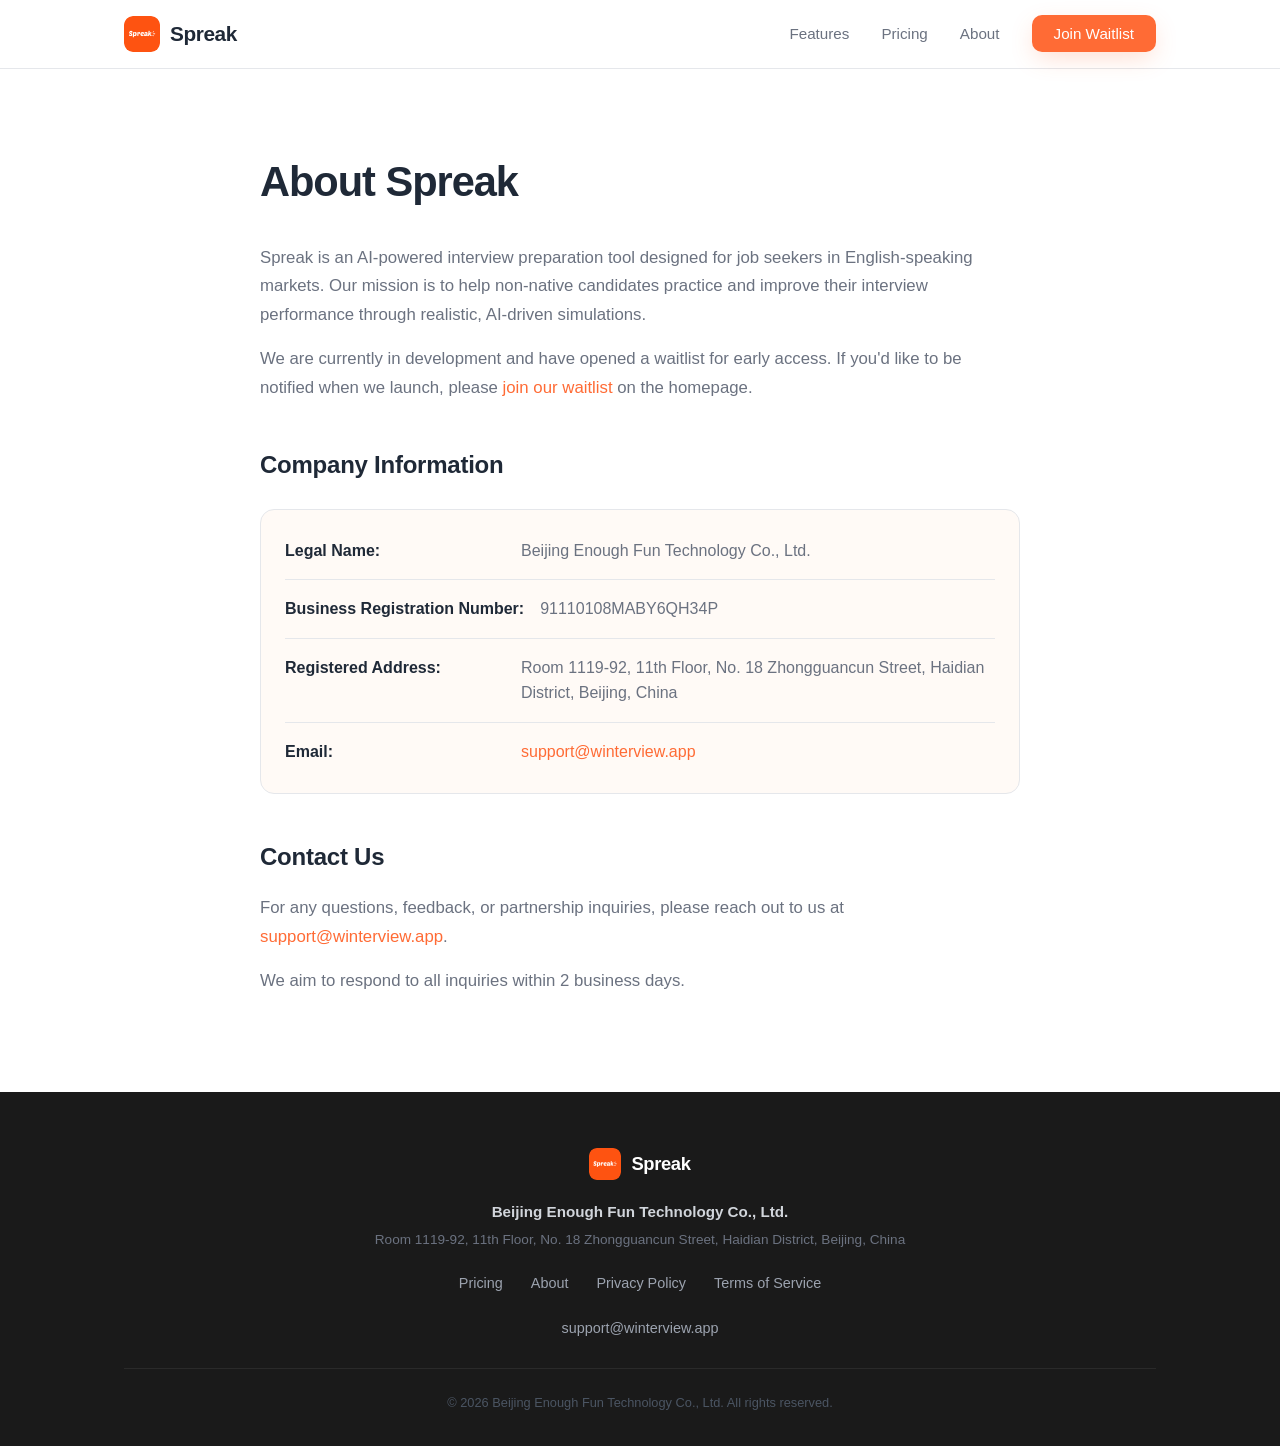
==== about.html @ 200d1900 "first upload website" ====
<!DOCTYPE html>
<html lang="en" data-page-node-id="nyfP9uRRc5WUm6FmF5NP2e">
<head data-page-node-id="CKKDQ0YQ4ObBUzc1NA2PZP">
  <meta charset="UTF-8" data-page-node-id="lYjm46xdZjhPPiPkRyL8b3">
  <meta name="viewport" content="width=device-width, initial-scale=1.0" data-page-node-id="yz0b2Hut3cyLb8zjRs1oGR">
  <title>About &amp; Contact - Spreak</title>
  <meta name="description" content="Learn about Spreak, an AI-powered interview preparation tool by Beijing Enough Fun Technology Co., Ltd. Contact us at support@winterview.app." data-page-node-id="ZsoyBAr7SOrC5eLxREZVKI">
  <link rel="canonical" href="https://winterview.app/about" data-page-node-id="wBx7JPBVJZCFMqiMk5kUDM">
  <link rel="icon" type="image/png" href="img/logo.png" data-page-node-id="hAZb5DJ8AgozCp98XC4iZm">
  <link rel="stylesheet" href="css/styles.css" data-page-node-id="CBUbLMTYY1Cfe5RHFZ7lQL">
</head>
<body data-page-node-id="2YymTx7lG9g33ujxXFcKsO">

  <!-- Header -->
  <header class="header" data-page-node-id="aTpip6Xp2bYdO0GtH2L3dE">
    <div class="container" data-page-node-id="PFO1TEnjhFAvt0nLzGcO5m">
      <nav class="nav" data-page-node-id="m7qFWjm5dzGrjrUGxd7wIk">
        <a href="index.html" class="nav-logo" data-page-node-id="MOxOTYDlGBj2Mx0Gdll4nw">
          <img src="img/logo.png" alt="Spreak" class="nav-logo-img" data-page-node-id="dR5NvB3DCXEt97fXjGMApt">
          Spreak
        </a>
        <ul class="nav-links" data-page-node-id="Vw4P181l7XcIrhfkP3HYMa">
          <li data-page-node-id="7H3IcpNsgKEQErZDgJDs4w"><a href="index.html#features" data-page-node-id="GW3vgwT7iICzoR4jFFah7G">Features</a></li>
          <li data-page-node-id="5apbe2EunuOx3DrAWsNqT8"><a href="pricing.html" data-page-node-id="7G5zh0SxmeFnXPxqD4PstW">Pricing</a></li>
          <li data-page-node-id="Ek8yrbgQQdzceBzmnulVBv"><a href="about.html" data-page-node-id="slwAMeyyVaVAH4jZU9JYxm">About</a></li>
          <li data-page-node-id="xNmhbKKujpBQNH8vfqDXUC"><a href="index.html#waitlist" class="nav-cta" data-page-node-id="4ynaIt277oFGV71eX1KTo7">Join Waitlist</a></li>
        </ul>
        <button class="nav-toggle" onclick="document.querySelector('.nav-links').classList.toggle('show')" data-page-node-id="tTi3WOAlGTEvuj1D4ANHxM">&#9776;</button>
      </nav>
    </div>
  </header>

  <!-- About Content -->
  <section class="section" data-page-node-id="eN4piJVxUFMZTtAJCoe7pH">
    <div class="container" data-page-node-id="c2LYOCAzYpLHdcT2eCon9F">
      <div class="about-content" data-page-node-id="8m2Sma1HXX6vMKvlWkHobQ">
        <h1 data-page-node-id="ebujOzM7kfAkuE73wY1Kcu">About Spreak</h1>

        <p data-page-node-id="mRHKCgHAU0Wj5h8z6pe9yh">Spreak is an AI-powered interview preparation tool designed for job seekers in English-speaking markets. Our mission is to help non-native candidates practice and improve their interview performance through realistic, AI-driven simulations.</p>

        <p data-page-node-id="9xIOH2O1MngAOYDmWyThbD">We are currently in development and have opened a waitlist for early access. If you'd like to be notified when we launch, please <a href="index.html#waitlist" data-page-node-id="7BsoxbKL8RJB13QkGMEpVQ">join our waitlist</a> on the homepage.</p>

        <h2 data-page-node-id="JlTfvP4ShhkQPHckEGmfV2">Company Information</h2>
        <ul class="info-list" data-page-node-id="gf71Fkb5dpBso5S8vjfcAf">
          <li data-page-node-id="YG35lIXEdVOCnyWFcL81W9">
            <strong data-page-node-id="AYCiJFYoEX7G6IwAUQKE97">Legal Name:</strong>
            <span data-page-node-id="wgVMKbzqlEFmlQYIRTcPGj">Beijing Enough Fun Technology Co., Ltd.</span>
          </li>
          <li data-page-node-id="Ox4yii2clRoL3GeRHqUgkg">
            <strong data-page-node-id="FleJaJB9GgPzIZpDX2FInm">Business Registration Number:</strong>
            <span data-page-node-id="cSfZPnKSC4lO2bktkYaZpk">91110108MABY6QH34P</span>
          </li>
          <li data-page-node-id="viMSnlB9poQSLWRhIs1vEV">
            <strong data-page-node-id="WXOXjTkQCK5pQCsSgxvqK4">Registered Address:</strong>
            <span data-page-node-id="h8Lg4JnEDJWYMQEEH6oMyL">Room 1119-92, 11th Floor, No. 18 Zhongguancun Street, Haidian District, Beijing, China</span>
          </li>
          <li data-page-node-id="qTVBo75MqVKvYl892ol1H2">
            <strong data-page-node-id="7lMeGJ8LjNQVDlqQ9igvA5">Email:</strong>
            <span data-page-node-id="d5XkHl3mzVlWRJjZ2inWvB"><a href="mailto:support@winterview.app" data-page-node-id="EoAaqkAOHiQ4fLtZbfhEwd">support@winterview.app</a></span>
          </li>
        </ul>

        <h2 data-page-node-id="Lk6Mh2pP3MAzKiHXDWOGLI">Contact Us</h2>
        <p data-page-node-id="O1PFCDV5ue2anE08UsoBdP">For any questions, feedback, or partnership inquiries, please reach out to us at <a href="mailto:support@winterview.app" data-page-node-id="HByHpdYmiey7pN2sbe9hEB">support@winterview.app</a>.</p>

        <p data-page-node-id="zZ66YGH52PuSh8XqXAOLay">We aim to respond to all inquiries within 2 business days.</p>
      </div>
    </div>
  </section>

  <!-- Footer -->
  <footer class="footer" data-page-node-id="1UymEXLKfhUBJMFoJRKHxA">
    <div class="container" data-page-node-id="TT5WwCMhJL1wExdkyDcI9t">
      <div class="footer-content" data-page-node-id="rNtaFkpvjNhjphZaOIRurC">
        <div class="footer-logo" data-page-node-id="4pJx9mj5skXpEBlngFHyx8">
          <img src="img/logo.png" alt="Spreak" class="footer-logo-img" data-page-node-id="gtmQGFivrQsB99rIvYbHyW">
          <span class="footer-logo-text" data-page-node-id="EkuJP6WMIDZnuDRkeMpu01">Spreak</span>
        </div>
        <p class="company-name" data-page-node-id="yis0DbizJ98ms16KVpOr3g">Beijing Enough Fun Technology Co., Ltd.</p>
        <p class="company-address" data-page-node-id="OkmfNQAF8ieEvzeuSzcVYm">Room 1119-92, 11th Floor, No. 18 Zhongguancun Street, Haidian District, Beijing, China</p>
        <div class="footer-links" data-page-node-id="GTsWW1Nrf1905Tkuv7rC1y">
          <a href="pricing.html" data-page-node-id="bUaA31juKEIFi2tyuVwYpP">Pricing</a>
          <a href="about.html" data-page-node-id="5eShctMxCPXvXLfxZSNLaf">About</a>
          <a href="privacy.html" data-page-node-id="pnhu3njrrDDuM2INEpwlZH">Privacy Policy</a>
          <a href="terms.html" data-page-node-id="xRQ05hSoLLFdAutoieZMtw">Terms of Service</a>
        </div>
        <p class="footer-email" data-page-node-id="EwMGFqvksIlmPoJfGoZDZJ"><a href="mailto:support@winterview.app" data-page-node-id="xKptD6q1wNYl5cBGMohk14">support@winterview.app</a></p>
        <p class="copyright" data-page-node-id="Y0TxHQxjvnd0Ja7th9FLgn">&copy; 2026 Beijing Enough Fun Technology Co., Ltd. All rights reserved.</p>
      </div>
    </div>
  </footer>

</body>
</html>
---- css/styles.css ----
/* ===== Reset & Base ===== */
*, *::before, *::after {
  margin: 0;
  padding: 0;
  box-sizing: border-box;
}

:root {
  --color-primary: #FF6B35;
  --color-primary-dark: #E85A2B;
  --color-primary-darker: #C84920;
  --color-primary-light: #FFF1E8;
  --color-primary-lighter: #FFF9F5;
  --color-accent: #FF8C42;
  --color-text: #1F2937;
  --color-text-light: #6B7280;
  --color-text-lighter: #9CA3AF;
  --color-border: #E5E7EB;
  --color-border-orange: #FFD4B8;
  --color-bg: #FFFFFF;
  --color-bg-alt: #FFFAF6;
  --color-bg-dark: #1A1A1A;
  --color-success: #10B981;
  --color-warning: #F59E0B;
  --shadow-sm: 0 1px 2px rgba(255, 107, 53, 0.05);
  --shadow-md: 0 4px 6px -1px rgba(255, 107, 53, 0.08), 0 2px 4px -2px rgba(0,0,0,0.05);
  --shadow-lg: 0 10px 25px -5px rgba(255, 107, 53, 0.12), 0 8px 10px -6px rgba(0,0,0,0.05);
  --shadow-orange: 0 8px 24px -4px rgba(255, 107, 53, 0.25);
  --radius: 14px;
  --radius-sm: 10px;
  --max-width: 1080px;
}

html {
  scroll-behavior: smooth;
  font-size: 16px;
}

body {
  font-family: -apple-system, BlinkMacSystemFont, "Segoe UI", Roboto, "Helvetica Neue", Arial, sans-serif;
  color: var(--color-text);
  background: var(--color-bg);
  line-height: 1.6;
  -webkit-font-smoothing: antialiased;
  -moz-osx-font-smoothing: grayscale;
}

a {
  color: var(--color-primary);
  text-decoration: none;
  transition: color 0.2s ease;
}

a:hover {
  color: var(--color-primary-dark);
}

img {
  max-width: 100%;
  height: auto;
  display: block;
}

/* ===== Layout ===== */
.container {
  max-width: var(--max-width);
  margin: 0 auto;
  padding: 0 24px;
}

.section {
  padding: 80px 0;
}

.section-alt {
  background: var(--color-bg-alt);
}

.section-title {
  font-size: 2.1rem;
  font-weight: 700;
  color: var(--color-text);
  text-align: center;
  margin-bottom: 14px;
  letter-spacing: -0.02em;
}

.section-subtitle {
  font-size: 1.1rem;
  color: var(--color-text-light);
  text-align: center;
  max-width: 620px;
  margin: 0 auto 52px;
}

/* ===== Header / Nav ===== */
.header {
  position: sticky;
  top: 0;
  z-index: 100;
  background: rgba(255, 255, 255, 0.96);
  backdrop-filter: blur(10px);
  -webkit-backdrop-filter: blur(10px);
  border-bottom: 1px solid var(--color-border);
}

.nav {
  display: flex;
  align-items: center;
  justify-content: space-between;
  height: 68px;
}

.nav-logo {
  display: flex;
  align-items: center;
  gap: 10px;
  font-size: 1.3rem;
  font-weight: 800;
  color: var(--color-text);
  letter-spacing: -0.02em;
}

.nav-logo:hover {
  color: var(--color-text);
}

.nav-logo-img {
  width: 36px;
  height: 36px;
  border-radius: 9px;
  object-fit: contain;
}

.nav-links {
  display: flex;
  align-items: center;
  gap: 32px;
  list-style: none;
}

.nav-links a {
  color: var(--color-text-light);
  font-size: 0.95rem;
  font-weight: 500;
  position: relative;
}

.nav-links a:hover {
  color: var(--color-primary);
}

.nav-cta {
  background: var(--color-primary) !important;
  color: #fff !important;
  padding: 10px 22px;
  border-radius: var(--radius-sm);
  font-weight: 600;
  font-size: 0.9rem;
  transition: background 0.2s ease, transform 0.15s ease, box-shadow 0.2s ease;
  box-shadow: var(--shadow-orange);
}

.nav-cta:hover {
  background: var(--color-primary-dark) !important;
  color: #fff !important;
  transform: translateY(-1px);
}

.nav-toggle {
  display: none;
  background: none;
  border: none;
  cursor: pointer;
  font-size: 1.5rem;
  color: var(--color-text);
}

/* ===== Hero ===== */
.hero {
  padding: 72px 0 56px;
  text-align: center;
  position: relative;
  overflow: hidden;
}

.hero::before {
  content: "";
  position: absolute;
  top: -100px;
  left: 50%;
  transform: translateX(-50%);
  width: 800px;
  height: 800px;
  background: radial-gradient(circle, rgba(255, 107, 53, 0.08) 0%, rgba(255, 107, 53, 0) 60%);
  pointer-events: none;
  z-index: 0;
}

.hero > .container {
  position: relative;
  z-index: 1;
}

.hero-badge {
  display: inline-flex;
  align-items: center;
  gap: 6px;
  background: var(--color-primary-light);
  color: var(--color-primary-darker);
  padding: 7px 18px;
  border-radius: 100px;
  font-size: 0.85rem;
  font-weight: 600;
  margin-bottom: 28px;
  border: 1px solid var(--color-border-orange);
}

.hero-badge-dot {
  width: 6px;
  height: 6px;
  background: var(--color-primary);
  border-radius: 50%;
  animation: pulse 2s infinite;
}

@keyframes pulse {
  0%, 100% { opacity: 1; transform: scale(1); }
  50% { opacity: 0.6; transform: scale(1.3); }
}

.hero h1 {
  font-size: 3.25rem;
  font-weight: 800;
  line-height: 1.12;
  letter-spacing: -0.035em;
  color: var(--color-text);
  max-width: 760px;
  margin: 0 auto 22px;
}

.hero h1 .highlight {
  background: linear-gradient(135deg, var(--color-primary) 0%, var(--color-accent) 100%);
  -webkit-background-clip: text;
  background-clip: text;
  -webkit-text-fill-color: transparent;
  color: var(--color-primary);
}

.hero p {
  font-size: 1.2rem;
  color: var(--color-text-light);
  max-width: 580px;
  margin: 0 auto 40px;
  line-height: 1.55;
}

/* ===== Waitlist Form ===== */
.waitlist-form {
  display: flex;
  gap: 10px;
  max-width: 480px;
  margin: 0 auto;
  background: #fff;
  padding: 6px;
  border-radius: var(--radius);
  border: 1px solid var(--color-border);
  box-shadow: var(--shadow-md);
}

.waitlist-form input {
  flex: 1;
  padding: 14px 18px;
  border: none;
  background: transparent;
  font-size: 1rem;
  outline: none;
  color: var(--color-text);
}

.waitlist-form button {
  background: var(--color-primary);
  color: #fff;
  border: none;
  padding: 14px 28px;
  border-radius: var(--radius-sm);
  font-size: 1rem;
  font-weight: 600;
  cursor: pointer;
  white-space: nowrap;
  transition: background 0.2s ease, transform 0.1s ease, box-shadow 0.2s ease;
}

.waitlist-form button:hover {
  background: var(--color-primary-dark);
  box-shadow: var(--shadow-orange);
}

.waitlist-form button:active {
  transform: scale(0.97);
}

.waitlist-note {
  font-size: 0.85rem;
  color: var(--color-text-lighter);
  margin-top: 18px;
}

.waitlist-success {
  display: none;
  background: var(--color-primary-light);
  border: 1px solid var(--color-border-orange);
  border-radius: var(--radius-sm);
  padding: 20px 24px;
  max-width: 480px;
  margin: 0 auto;
  text-align: center;
  color: var(--color-primary-darker);
  font-weight: 500;
}

.waitlist-success.show {
  display: block;
}

/* ===== Product Mockup ===== */
.hero-mockup {
  margin: 72px auto 0;
  max-width: 920px;
  background: #fff;
  border: 1px solid var(--color-border);
  border-radius: 18px;
  box-shadow: var(--shadow-lg);
  overflow: hidden;
}

.mockup-browser-bar {
  display: flex;
  align-items: center;
  gap: 8px;
  padding: 14px 18px;
  background: var(--color-bg-alt);
  border-bottom: 1px solid var(--color-border);
}

.mockup-browser-bar .dot {
  width: 12px;
  height: 12px;
  border-radius: 50%;
}

.mockup-browser-bar .dot.red { background: #FF5F57; }
.mockup-browser-bar .dot.yellow { background: #FEBC2E; }
.mockup-browser-bar .dot.green { background: #28C840; }

.mockup-browser-bar .url {
  flex: 1;
  background: #fff;
  border: 1px solid var(--color-border);
  border-radius: 6px;
  padding: 5px 14px;
  font-size: 0.8rem;
  color: var(--color-text-lighter);
  margin-left: 8px;
}

.mockup-content {
  display: grid;
  grid-template-columns: 1fr 1.2fr;
  min-height: 380px;
}

.mockup-sidebar {
  background: var(--color-bg-alt);
  padding: 24px;
  border-right: 1px solid var(--color-border);
}

.mockup-sidebar h4 {
  font-size: 0.72rem;
  text-transform: uppercase;
  letter-spacing: 0.08em;
  color: var(--color-text-lighter);
  margin-bottom: 14px;
  font-weight: 700;
}

.mockup-sidebar .session-item {
  padding: 10px 12px;
  border-radius: 8px;
  margin-bottom: 6px;
  font-size: 0.85rem;
  color: var(--color-text-light);
  background: #fff;
  border: 1px solid var(--color-border);
  cursor: pointer;
  transition: border-color 0.2s ease, background 0.2s ease;
}

.mockup-sidebar .session-item:hover {
  border-color: var(--color-border-orange);
}

.mockup-sidebar .session-item.active {
  background: var(--color-primary-light);
  color: var(--color-primary-darker);
  border-color: var(--color-primary);
  font-weight: 600;
}

.mockup-main {
  padding: 24px;
  display: flex;
  flex-direction: column;
}

.mockup-chat-msg {
  display: flex;
  gap: 10px;
  margin-bottom: 16px;
  align-items: flex-start;
}

.mockup-avatar {
  width: 32px;
  height: 32px;
  border-radius: 50%;
  flex-shrink: 0;
  display: flex;
  align-items: center;
  justify-content: center;
  font-size: 0.75rem;
  font-weight: 700;
  color: #fff;
}

.mockup-avatar.ai { background: linear-gradient(135deg, var(--color-primary) 0%, var(--color-accent) 100%); }
.mockup-avatar.user { background: #6B7280; }

.mockup-bubble {
  background: var(--color-bg-alt);
  padding: 12px 16px;
  border-radius: 12px;
  font-size: 0.88rem;
  color: var(--color-text);
  line-height: 1.5;
  max-width: 80%;
}

.mockup-bubble.user {
  background: var(--color-primary-light);
  color: var(--color-primary-darker);
  border: 1px solid var(--color-border-orange);
}

.mockup-input-bar {
  display: flex;
  gap: 8px;
  margin-top: auto;
  padding-top: 16px;
  border-top: 1px solid var(--color-border);
}

.mockup-input-bar .input {
  flex: 1;
  background: var(--color-bg-alt);
  border: 1px solid var(--color-border);
  border-radius: 10px;
  padding: 12px 14px;
  font-size: 0.85rem;
  color: var(--color-text-lighter);
}

.mockup-input-bar .send-btn {
  background: var(--color-primary);
  color: #fff;
  border: none;
  border-radius: 10px;
  padding: 12px 18px;
  font-size: 0.82rem;
  font-weight: 600;
}

/* ===== Features ===== */
.features-grid {
  display: grid;
  grid-template-columns: repeat(3, 1fr);
  gap: 24px;
}

.feature-card {
  background: #fff;
  border: 1px solid var(--color-border);
  border-radius: var(--radius);
  padding: 32px 28px;
  transition: box-shadow 0.25s ease, transform 0.25s ease, border-color 0.25s ease;
  position: relative;
  overflow: hidden;
}

.feature-card::before {
  content: "";
  position: absolute;
  top: 0;
  left: 0;
  right: 0;
  height: 3px;
  background: linear-gradient(90deg, var(--color-primary) 0%, var(--color-accent) 100%);
  transform: scaleX(0);
  transform-origin: left;
  transition: transform 0.3s ease;
}

.feature-card:hover {
  box-shadow: var(--shadow-lg);
  transform: translateY(-4px);
  border-color: var(--color-border-orange);
}

.feature-card:hover::before {
  transform: scaleX(1);
}

.feature-icon {
  width: 52px;
  height: 52px;
  border-radius: 14px;
  background: var(--color-primary-light);
  display: flex;
  align-items: center;
  justify-content: center;
  font-size: 1.6rem;
  margin-bottom: 22px;
  border: 1px solid var(--color-border-orange);
}

.feature-card h3 {
  font-size: 1.2rem;
  font-weight: 700;
  margin-bottom: 10px;
  color: var(--color-text);
  letter-spacing: -0.01em;
}

.feature-card p {
  font-size: 0.95rem;
  color: var(--color-text-light);
  line-height: 1.6;
}

/* ===== How It Works ===== */
.steps {
  display: grid;
  grid-template-columns: repeat(3, 1fr);
  gap: 32px;
  counter-reset: step;
}

.step {
  text-align: center;
  position: relative;
  padding: 0 12px;
}

.step-number {
  width: 60px;
  height: 60px;
  border-radius: 18px;
  background: linear-gradient(135deg, var(--color-primary) 0%, var(--color-accent) 100%);
  color: #fff;
  font-size: 1.6rem;
  font-weight: 800;
  display: flex;
  align-items: center;
  justify-content: center;
  margin: 0 auto 22px;
  box-shadow: var(--shadow-orange);
}

.step h3 {
  font-size: 1.18rem;
  font-weight: 700;
  margin-bottom: 10px;
  letter-spacing: -0.01em;
}

.step p {
  font-size: 0.95rem;
  color: var(--color-text-light);
}

/* ===== Pricing ===== */
.pricing-grid {
  display: grid;
  grid-template-columns: repeat(2, 1fr);
  gap: 28px;
  max-width: 760px;
  margin: 0 auto;
}

.pricing-card {
  background: #fff;
  border: 2px solid var(--color-border);
  border-radius: var(--radius);
  padding: 40px 32px;
  text-align: center;
  position: relative;
  transition: border-color 0.2s ease, box-shadow 0.2s ease, transform 0.2s ease;
}

.pricing-card:hover {
  box-shadow: var(--shadow-md);
  transform: translateY(-2px);
}

.pricing-card.featured {
  border-color: var(--color-primary);
  box-shadow: var(--shadow-orange);
}

.pricing-badge {
  position: absolute;
  top: -14px;
  left: 50%;
  transform: translateX(-50%);
  background: linear-gradient(135deg, var(--color-primary) 0%, var(--color-accent) 100%);
  color: #fff;
  font-size: 0.75rem;
  font-weight: 700;
  padding: 5px 16px;
  border-radius: 100px;
  text-transform: uppercase;
  letter-spacing: 0.05em;
  box-shadow: var(--shadow-orange);
}

.pricing-card h3 {
  font-size: 1.3rem;
  font-weight: 700;
  margin-bottom: 8px;
  color: var(--color-text);
}

.pricing-card .price {
  font-size: 3.2rem;
  font-weight: 800;
  color: var(--color-text);
  margin: 18px 0 4px;
  letter-spacing: -0.035em;
}

.pricing-card.featured .price {
  color: var(--color-primary);
}

.pricing-card .price-period {
  font-size: 1rem;
  color: var(--color-text-light);
  font-weight: 500;
}

.pricing-card .price-desc {
  font-size: 0.92rem;
  color: var(--color-text-light);
  margin: 16px 0 28px;
  line-height: 1.5;
}

.pricing-features {
  list-style: none;
  text-align: left;
  margin-bottom: 32px;
}

.pricing-features li {
  padding: 11px 0;
  font-size: 0.95rem;
  color: var(--color-text);
  display: flex;
  align-items: flex-start;
  gap: 10px;
  border-bottom: 1px solid var(--color-border);
}

.pricing-features li:last-child {
  border-bottom: none;
}

.pricing-features li::before {
  content: "\2713";
  color: var(--color-primary);
  font-weight: 800;
  flex-shrink: 0;
}

.pricing-note {
  text-align: center;
  margin-top: 40px;
  font-size: 0.9rem;
  color: var(--color-text-light);
}

/* ===== CTA Section ===== */
.cta-section {
  background: linear-gradient(135deg, var(--color-primary) 0%, var(--color-accent) 100%);
  border-radius: 20px;
  padding: 64px 48px;
  text-align: center;
  color: #fff;
  position: relative;
  overflow: hidden;
}

.cta-section::before {
  content: "";
  position: absolute;
  top: -50%;
  right: -10%;
  width: 400px;
  height: 400px;
  background: radial-gradient(circle, rgba(255,255,255,0.15) 0%, rgba(255,255,255,0) 70%);
  pointer-events: none;
}

.cta-section > * {
  position: relative;
  z-index: 1;
}

.cta-section h2 {
  font-size: 2.1rem;
  font-weight: 800;
  margin-bottom: 14px;
  letter-spacing: -0.02em;
}

.cta-section p {
  font-size: 1.1rem;
  opacity: 0.95;
  margin-bottom: 32px;
}

.cta-section .waitlist-form {
  background: rgba(255,255,255,0.15);
  border: 1px solid rgba(255,255,255,0.25);
  backdrop-filter: blur(10px);
}

.cta-section .waitlist-form input {
  color: #fff;
}

.cta-section .waitlist-form input::placeholder {
  color: rgba(255,255,255,0.7);
}

.cta-section .waitlist-form button {
  background: #fff;
  color: var(--color-primary-darker);
}

.cta-section .waitlist-form button:hover {
  background: var(--color-primary-lighter);
  box-shadow: 0 8px 20px rgba(0,0,0,0.15);
}

.cta-section .waitlist-success {
  background: rgba(255,255,255,0.2);
  border: 1px solid rgba(255,255,255,0.3);
  color: #fff;
}

/* ===== About Page ===== */
.about-content {
  max-width: 760px;
  margin: 0 auto;
}

.about-content h1 {
  font-size: 2.6rem;
  font-weight: 800;
  letter-spacing: -0.025em;
  margin-bottom: 28px;
}

.about-content h2 {
  font-size: 1.5rem;
  font-weight: 700;
  margin: 44px 0 18px;
  letter-spacing: -0.01em;
}

.about-content p {
  font-size: 1.05rem;
  color: var(--color-text-light);
  margin-bottom: 16px;
  line-height: 1.7;
}

.about-content .info-list {
  list-style: none;
  margin: 24px 0;
  background: var(--color-bg-alt);
  border: 1px solid var(--color-border);
  border-radius: var(--radius);
  padding: 12px 24px;
}

.about-content .info-list li {
  padding: 16px 0;
  border-bottom: 1px solid var(--color-border);
  font-size: 1rem;
  display: flex;
  gap: 16px;
}

.about-content .info-list li:last-child {
  border-bottom: none;
}

.about-content .info-list li strong {
  min-width: 220px;
  color: var(--color-text);
  font-weight: 600;
}

.about-content .info-list li span {
  color: var(--color-text-light);
}

/* ===== Legal Pages ===== */
.legal-content {
  max-width: 760px;
  margin: 0 auto;
}

.legal-content h1 {
  font-size: 2.6rem;
  font-weight: 800;
  letter-spacing: -0.025em;
  margin-bottom: 10px;
}

.legal-content .last-updated {
  font-size: 0.9rem;
  color: var(--color-text-lighter);
  margin-bottom: 40px;
  padding-bottom: 20px;
  border-bottom: 1px solid var(--color-border);
}

.legal-content h2 {
  font-size: 1.4rem;
  font-weight: 700;
  margin: 40px 0 14px;
  color: var(--color-text);
  letter-spacing: -0.01em;
}

.legal-content h3 {
  font-size: 1.12rem;
  font-weight: 600;
  margin: 26px 0 10px;
  color: var(--color-text);
}

.legal-content p {
  font-size: 1rem;
  color: var(--color-text-light);
  margin-bottom: 14px;
  line-height: 1.7;
}

.legal-content ul, .legal-content ol {
  padding-left: 24px;
  margin-bottom: 16px;
}

.legal-content li {
  font-size: 1rem;
  color: var(--color-text-light);
  margin-bottom: 8px;
  line-height: 1.6;
}

.legal-content a {
  color: var(--color-primary);
  text-decoration: underline;
  text-decoration-color: var(--color-border-orange);
  text-underline-offset: 3px;
}

.legal-content a:hover {
  text-decoration-color: var(--color-primary);
}

/* ===== Footer ===== */
.footer {
  background: var(--color-bg-dark);
  color: #9CA3AF;
  padding: 56px 0 32px;
}

.footer-content {
  text-align: center;
}

.footer .footer-logo {
  display: flex;
  align-items: center;
  justify-content: center;
  gap: 10px;
  margin-bottom: 20px;
}

.footer .footer-logo-img {
  width: 32px;
  height: 32px;
  border-radius: 8px;
  object-fit: contain;
}

.footer .footer-logo-text {
  font-size: 1.15rem;
  font-weight: 700;
  color: #fff;
  letter-spacing: -0.02em;
}

.footer .company-name {
  font-size: 0.95rem;
  font-weight: 600;
  color: #D1D5DB;
  margin-bottom: 6px;
}

.footer .company-address {
  font-size: 0.85rem;
  color: #6B7280;
  margin-bottom: 22px;
  line-height: 1.5;
}

.footer .footer-links {
  display: flex;
  justify-content: center;
  gap: 28px;
  flex-wrap: wrap;
  margin-bottom: 22px;
}

.footer .footer-links a {
  color: #9CA3AF;
  font-size: 0.9rem;
  font-weight: 500;
}

.footer .footer-links a:hover {
  color: var(--color-primary);
}

.footer .footer-email {
  font-size: 0.9rem;
  color: #9CA3AF;
}

.footer .footer-email a {
  color: #9CA3AF;
}

.footer .footer-email a:hover {
  color: var(--color-primary);
}

.footer .copyright {
  font-size: 0.8rem;
  color: #4B5563;
  margin-top: 28px;
  padding-top: 24px;
  border-top: 1px solid #2A2A2A;
}

/* ===== Mobile Nav ===== */
.nav-links.show {
  display: flex;
  position: absolute;
  top: 68px;
  left: 0;
  right: 0;
  background: #fff;
  flex-direction: column;
  padding: 20px 24px;
  gap: 18px;
  border-bottom: 1px solid var(--color-border);
  box-shadow: var(--shadow-md);
}

.nav-links.show a {
  font-size: 1rem;
}

/* ===== Responsive ===== */
@media (max-width: 768px) {
  .nav-links {
    display: none;
  }

  .nav-toggle {
    display: block;
  }

  .hero {
    padding: 56px 0 40px;
  }

  .hero h1 {
    font-size: 2.1rem;
  }

  .hero p {
    font-size: 1.05rem;
  }

  .waitlist-form {
    flex-direction: column;
    padding: 8px;
  }

  .waitlist-form button {
    width: 100%;
  }

  .features-grid {
    grid-template-columns: 1fr;
  }

  .steps {
    grid-template-columns: 1fr;
    gap: 36px;
  }

  .pricing-grid {
    grid-template-columns: 1fr;
  }

  .mockup-content {
    grid-template-columns: 1fr;
  }

  .mockup-sidebar {
    display: none;
  }

  .section {
    padding: 56px 0;
  }

  .section-title {
    font-size: 1.7rem;
  }

  .cta-section {
    padding: 48px 24px;
  }

  .cta-section h2 {
    font-size: 1.7rem;
  }

  .about-content .info-list li {
    flex-direction: column;
    gap: 4px;
  }

  .about-content .info-list li strong {
    min-width: auto;
  }

  .about-content h1, .legal-content h1 {
    font-size: 2rem;
  }

  .footer .footer-links {
    gap: 18px;
  }
}
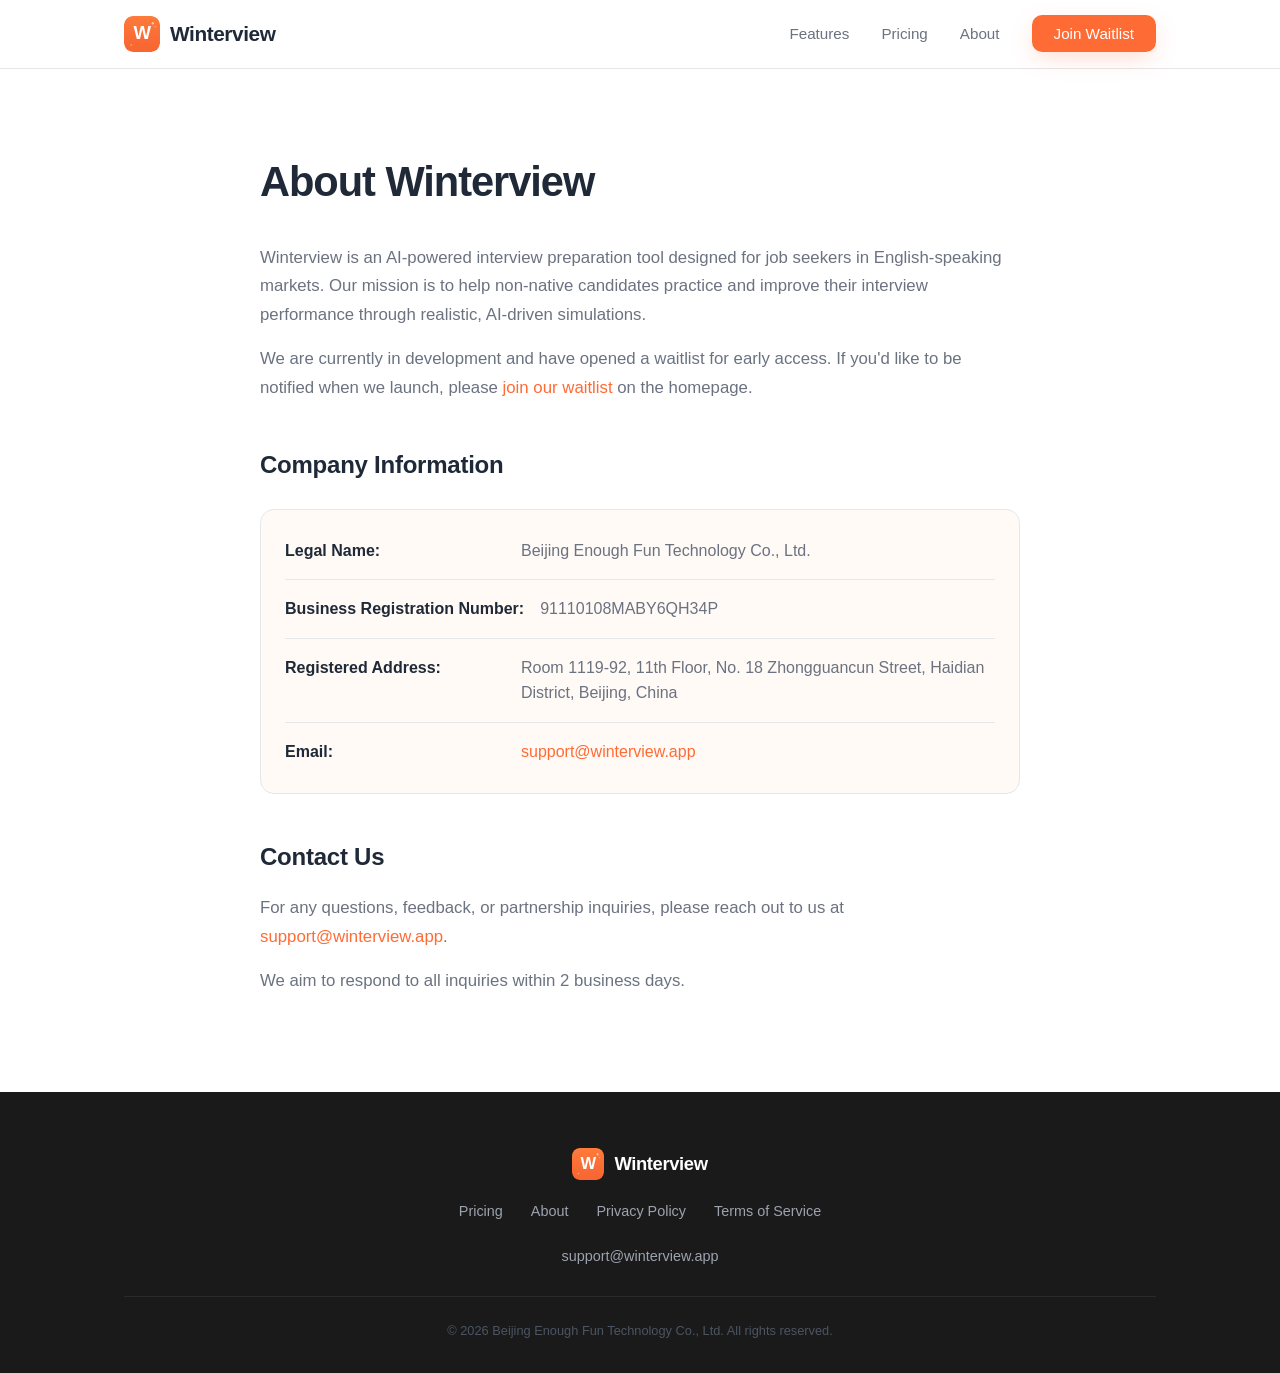
==== commit 5e9e4097: "update_10.03" ====
--- a/about.html
+++ b/about.html
@@ -3,10 +3,10 @@
 <head data-page-node-id="CKKDQ0YQ4ObBUzc1NA2PZP">
   <meta charset="UTF-8" data-page-node-id="lYjm46xdZjhPPiPkRyL8b3">
   <meta name="viewport" content="width=device-width, initial-scale=1.0" data-page-node-id="yz0b2Hut3cyLb8zjRs1oGR">
-  <title>About &amp; Contact - Spreak</title>
-  <meta name="description" content="Learn about Spreak, an AI-powered interview preparation tool by Beijing Enough Fun Technology Co., Ltd. Contact us at support@winterview.app." data-page-node-id="ZsoyBAr7SOrC5eLxREZVKI">
+  <title>About &amp; Contact - Winterview</title>
+  <meta name="description" content="Learn about Winterview, an AI-powered interview preparation tool by Beijing Enough Fun Technology Co., Ltd. Contact us at support@winterview.app." data-page-node-id="ZsoyBAr7SOrC5eLxREZVKI">
   <link rel="canonical" href="https://winterview.app/about" data-page-node-id="wBx7JPBVJZCFMqiMk5kUDM">
-  <link rel="icon" type="image/png" href="img/logo.png" data-page-node-id="hAZb5DJ8AgozCp98XC4iZm">
+  <link rel="icon" type="image/svg+xml" href="img/logo.svg" data-page-node-id="hAZb5DJ8AgozCp98XC4iZm">
   <link rel="stylesheet" href="css/styles.css" data-page-node-id="CBUbLMTYY1Cfe5RHFZ7lQL">
 </head>
 <body data-page-node-id="2YymTx7lG9g33ujxXFcKsO">
@@ -16,8 +16,8 @@
     <div class="container" data-page-node-id="PFO1TEnjhFAvt0nLzGcO5m">
       <nav class="nav" data-page-node-id="m7qFWjm5dzGrjrUGxd7wIk">
         <a href="index.html" class="nav-logo" data-page-node-id="MOxOTYDlGBj2Mx0Gdll4nw">
-          <img src="img/logo.png" alt="Spreak" class="nav-logo-img" data-page-node-id="dR5NvB3DCXEt97fXjGMApt">
-          Spreak
+          <img src="img/logo.svg" alt="Winterview" class="nav-logo-img" data-page-node-id="dR5NvB3DCXEt97fXjGMApt">
+          Winterview
         </a>
         <ul class="nav-links" data-page-node-id="Vw4P181l7XcIrhfkP3HYMa">
           <li data-page-node-id="7H3IcpNsgKEQErZDgJDs4w"><a href="index.html#features" data-page-node-id="GW3vgwT7iICzoR4jFFah7G">Features</a></li>
@@ -34,9 +34,9 @@
   <section class="section" data-page-node-id="eN4piJVxUFMZTtAJCoe7pH">
     <div class="container" data-page-node-id="c2LYOCAzYpLHdcT2eCon9F">
       <div class="about-content" data-page-node-id="8m2Sma1HXX6vMKvlWkHobQ">
-        <h1 data-page-node-id="ebujOzM7kfAkuE73wY1Kcu">About Spreak</h1>
+        <h1 data-page-node-id="ebujOzM7kfAkuE73wY1Kcu">About Winterview</h1>
 
-        <p data-page-node-id="mRHKCgHAU0Wj5h8z6pe9yh">Spreak is an AI-powered interview preparation tool designed for job seekers in English-speaking markets. Our mission is to help non-native candidates practice and improve their interview performance through realistic, AI-driven simulations.</p>
+        <p data-page-node-id="mRHKCgHAU0Wj5h8z6pe9yh">Winterview is an AI-powered interview preparation tool designed for job seekers in English-speaking markets. Our mission is to help non-native candidates practice and improve their interview performance through realistic, AI-driven simulations.</p>
 
         <p data-page-node-id="9xIOH2O1MngAOYDmWyThbD">We are currently in development and have opened a waitlist for early access. If you'd like to be notified when we launch, please <a href="index.html#waitlist" data-page-node-id="7BsoxbKL8RJB13QkGMEpVQ">join our waitlist</a> on the homepage.</p>
 
@@ -73,11 +73,9 @@
     <div class="container" data-page-node-id="TT5WwCMhJL1wExdkyDcI9t">
       <div class="footer-content" data-page-node-id="rNtaFkpvjNhjphZaOIRurC">
         <div class="footer-logo" data-page-node-id="4pJx9mj5skXpEBlngFHyx8">
-          <img src="img/logo.png" alt="Spreak" class="footer-logo-img" data-page-node-id="gtmQGFivrQsB99rIvYbHyW">
-          <span class="footer-logo-text" data-page-node-id="EkuJP6WMIDZnuDRkeMpu01">Spreak</span>
+          <img src="img/logo.svg" alt="Winterview" class="footer-logo-img" data-page-node-id="gtmQGFivrQsB99rIvYbHyW">
+          <span class="footer-logo-text" data-page-node-id="EkuJP6WMIDZnuDRkeMpu01">Winterview</span>
         </div>
-        <p class="company-name" data-page-node-id="yis0DbizJ98ms16KVpOr3g">Beijing Enough Fun Technology Co., Ltd.</p>
-        <p class="company-address" data-page-node-id="OkmfNQAF8ieEvzeuSzcVYm">Room 1119-92, 11th Floor, No. 18 Zhongguancun Street, Haidian District, Beijing, China</p>
         <div class="footer-links" data-page-node-id="GTsWW1Nrf1905Tkuv7rC1y">
           <a href="pricing.html" data-page-node-id="bUaA31juKEIFi2tyuVwYpP">Pricing</a>
           <a href="about.html" data-page-node-id="5eShctMxCPXvXLfxZSNLaf">About</a>
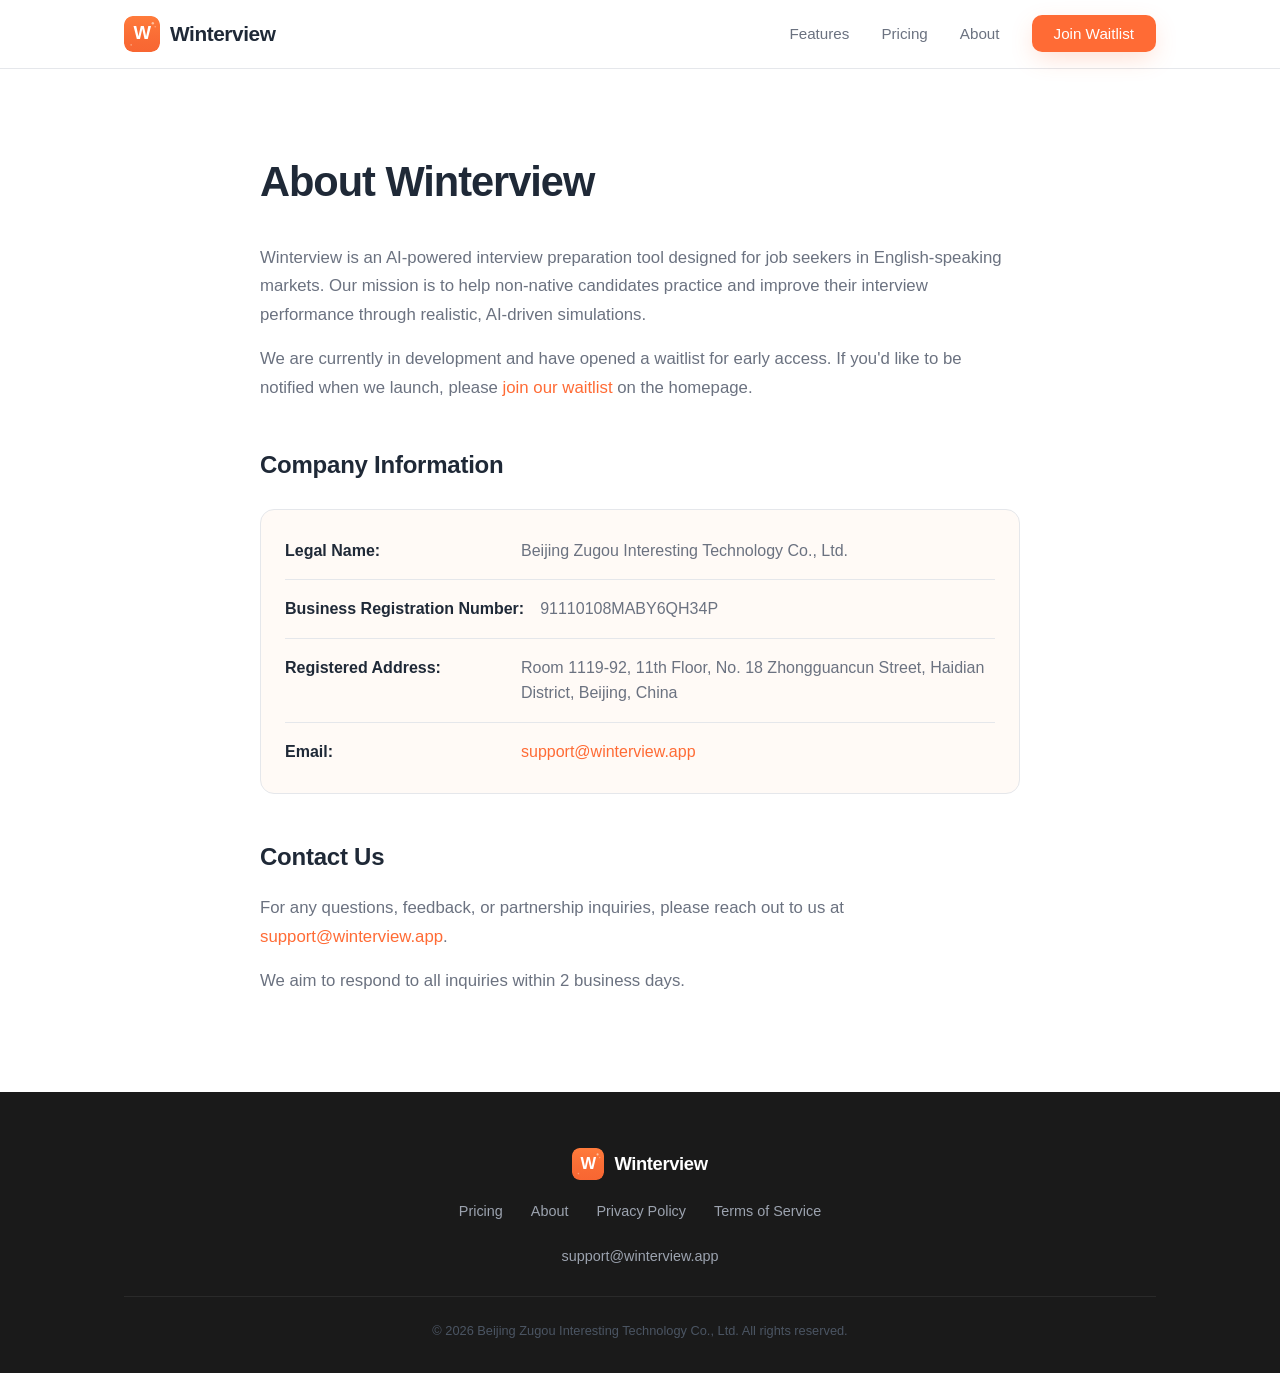
==== commit 6d9c4311: "Update company legal name" ====
--- a/about.html
+++ b/about.html
@@ -4,7 +4,7 @@
   <meta charset="UTF-8" data-page-node-id="lYjm46xdZjhPPiPkRyL8b3">
   <meta name="viewport" content="width=device-width, initial-scale=1.0" data-page-node-id="yz0b2Hut3cyLb8zjRs1oGR">
   <title>About &amp; Contact - Winterview</title>
-  <meta name="description" content="Learn about Winterview, an AI-powered interview preparation tool by Beijing Enough Fun Technology Co., Ltd. Contact us at support@winterview.app." data-page-node-id="ZsoyBAr7SOrC5eLxREZVKI">
+  <meta name="description" content="Learn about Winterview, an AI-powered interview preparation tool by Beijing Zugou Interesting Technology Co., Ltd. Contact us at support@winterview.app." data-page-node-id="ZsoyBAr7SOrC5eLxREZVKI">
   <link rel="canonical" href="https://winterview.app/about" data-page-node-id="wBx7JPBVJZCFMqiMk5kUDM">
   <link rel="icon" type="image/svg+xml" href="img/logo.svg" data-page-node-id="hAZb5DJ8AgozCp98XC4iZm">
   <link rel="stylesheet" href="css/styles.css" data-page-node-id="CBUbLMTYY1Cfe5RHFZ7lQL">
@@ -44,7 +44,7 @@
         <ul class="info-list" data-page-node-id="gf71Fkb5dpBso5S8vjfcAf">
           <li data-page-node-id="YG35lIXEdVOCnyWFcL81W9">
             <strong data-page-node-id="AYCiJFYoEX7G6IwAUQKE97">Legal Name:</strong>
-            <span data-page-node-id="wgVMKbzqlEFmlQYIRTcPGj">Beijing Enough Fun Technology Co., Ltd.</span>
+            <span data-page-node-id="wgVMKbzqlEFmlQYIRTcPGj">Beijing Zugou Interesting Technology Co., Ltd.</span>
           </li>
           <li data-page-node-id="Ox4yii2clRoL3GeRHqUgkg">
             <strong data-page-node-id="FleJaJB9GgPzIZpDX2FInm">Business Registration Number:</strong>
@@ -83,7 +83,7 @@
           <a href="terms.html" data-page-node-id="xRQ05hSoLLFdAutoieZMtw">Terms of Service</a>
         </div>
         <p class="footer-email" data-page-node-id="EwMGFqvksIlmPoJfGoZDZJ"><a href="mailto:support@winterview.app" data-page-node-id="xKptD6q1wNYl5cBGMohk14">support@winterview.app</a></p>
-        <p class="copyright" data-page-node-id="Y0TxHQxjvnd0Ja7th9FLgn">&copy; 2026 Beijing Enough Fun Technology Co., Ltd. All rights reserved.</p>
+        <p class="copyright" data-page-node-id="Y0TxHQxjvnd0Ja7th9FLgn">&copy; 2026 Beijing Zugou Interesting Technology Co., Ltd. All rights reserved.</p>
       </div>
     </div>
   </footer>
